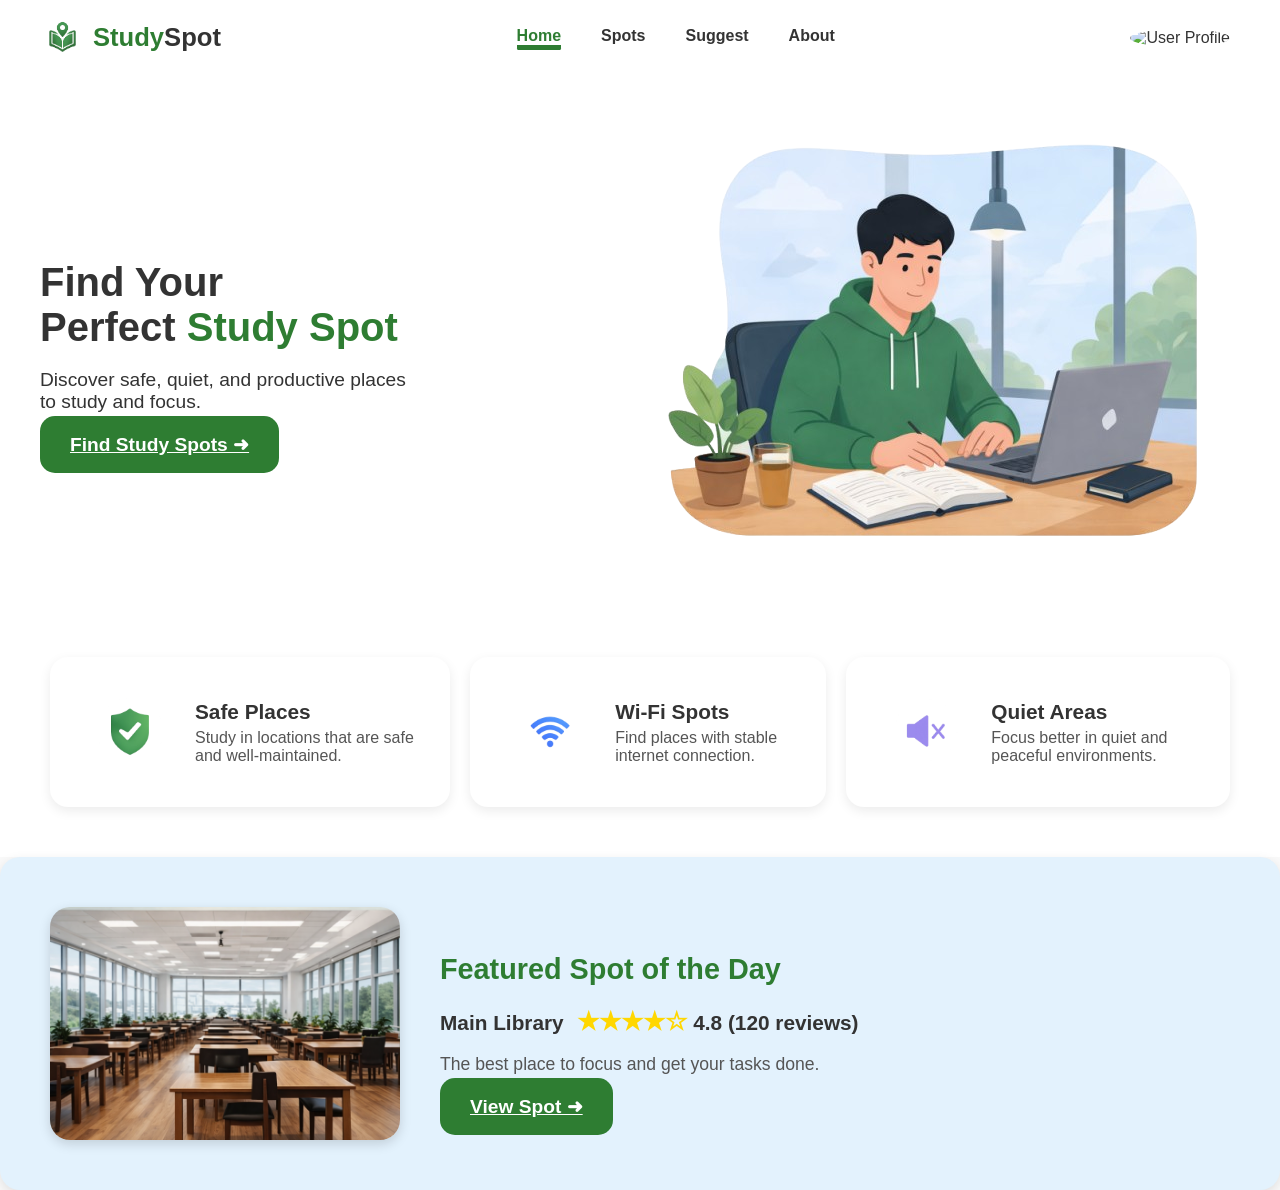
==== index.html @ 4bd51662 "Add files via upload" ====
<!DOCTYPE html>
<html lang="en">
<head>
  <meta charset="UTF-8">
  <title>StudySpot</title>
  <!-- Link to external CSS file -->
  <link rel="stylesheet" href="style.css">
</head>
<body>

  <!-- Navigation -->
  <header>
  <div class="logo-container">
    <img src="image/StudySpot.png" alt="StudySpot Logo">
    <h2><span class="green-text">Study</span>Spot</h2>
  </div>

  <nav>
    <a href="Index.html" class="active">Home</a>
    <a href="spots.html">Spots</a>
    <a href="suggest.html">Suggest</a>
    <a href="about.html">About</a>
  </nav>

  <div class="user-icon">
    <img src="User.png" alt="User Profile">
  </div>
  </header>


  <!-- Hero Section -->
  <section class="hero">
    <div class="hero-text">
      <h1>Find Your<br>
        Perfect <span class="green-text">Study Spot</span></h1>
      <p>Discover safe, quiet, and productive places <br>
        to study and focus.</p>
      <a href="Spots.html" class="btn">Find Study Spots ➜</a>
    </div>
    <div class="hero-img">
      <img src="image/photo.png" alt="Study illustration">
    </div>
  </section>

  <!-- Features -->
  <section class="features">
  <div class="feature">
    <img src="image/SafePlace.png" alt="Safe Places" class="icon-img">
    <div class="feature-text">
      <h3>Safe Places</h3>
      <p>Study in locations that are safe and well-maintained.</p>
    </div>
  </div>

  <div class="feature">
    <img src="image/Wifi.png" alt="Wi-Fi Spots" class="icon-img">
    <div class="feature-text">
      <h3>Wi-Fi Spots</h3>
      <p>Find places with stable internet connection.</p>
    </div>
  </div>

  <div class="feature">
    <img src="image/Quiet.png" alt="Quiet Areas" class="icon-img">
    <div class="feature-text">
      <h3>Quiet Areas</h3>
      <p>Focus better in quiet and peaceful environments.</p>
    </div>
  </div>
</section>

  <!-- Featured Spot -->
<section class="featured">
  <img src="image/MainLibrary.png" alt="Main Library">

  <div class="featured-info">
    <h2>Featured Spot of the Day</h2>
    <h3>
      Main Library 
      <span class="stars">★★★★☆</span> 
      4.8 (120 reviews)
    </h3>
    <p>The best place to focus and get your tasks done.</p>
    <a href="Spots.html" class="btn">View Spot ➜</a>
  </div>
</section>

</body>
</html>
---- style.css ----
body {
  font-family: Arial, sans-serif;
  margin: 0;
  background: #f9f9f9;
  color: #333;
}

/* Navigation */
header {
  display: flex;
  justify-content: space-between; /* logo left, user icon right */
  align-items: center;
  padding: 15px 40px;
  background: #fff;
  box-shadow: 0 2px 5px rgba(0,0,0,0.1);
}

nav {
  flex: 1;                  
  display: flex;
  justify-content: center;  
  gap: 40px;                
}

nav a {
  text-decoration: none;
  color: #333;
  font-weight: bold;
  position: relative;       
}

nav a:hover {
  color: #2e7d32;
}

nav a.active {
  color: #2e7d32; 
  border-bottom: 3px solid #2e7d32;          
}

nav a.active::after {
  content: "";
  position: absolute;
  bottom: -5px;             
  left: 0;
  width: 100%;
  height: 3px;
  background: #2e7d32;      
  border-radius: 2px;
}

/* Logo + Name */
.logo-container {
  display: flex;
  align-items: center;
  gap: 8px;
}
.logo-container img {
  height: 45px;   
  width: auto;
}
.logo-container h2 {
  font-size: 1.6em;
  margin: 0;
}

.green-text {
  color: #2e7d32; 
}

/* User Icon */
.user-icon img {
  height: 50px;   
  width: 50px;
  border-radius: 50%;
  object-fit: cover;
  margin-right: 10px; 
}

/* Hero Section */
.hero {
  display: flex;
  justify-content: space-between;
  align-items: center;
  padding: 60px 40px;
  background: #ffffff;
}
.hero-text {
  max-width: 50%;
}
.hero-text h1 {
  font-size: 2.5em;
  margin-bottom: 10px;
}
.hero-text p {
  font-size: 1.2em;
  margin-bottom: 20px;
}
.btn {
  background: #2e7d32;       
  color: #fff;
  padding: 18px 30px;        
  border: none;
  border-radius: 15px;       
  cursor: pointer;
  font-size: 1.2em;          
  font-weight: bold;         
  transition: background 0.3s ease, transform 0.2s ease;
}
.btn:hover {
  background: #1b5e20;
  transform: scale(1.05);    
}

/* Features Section (Safe, Wi-Fi, Quiet) */
.features {
  display: flex;
  flex-direction: row;   
  gap: 20px;
  padding: 50px;
  background: #fff;
}
.feature {
  display: flex;
  align-items: center;
  gap: 20px;
  padding: 30px 35px;
  border-radius: 18px;
  background: #ffffff;
  box-shadow: 0 4px 12px rgba(0,0,0,0.08);
  transition: transform 0.2s ease, box-shadow 0.2s ease;
}
.feature:hover {
  transform: translateY(-5px);
  box-shadow: 0 6px 15px rgba(0,0,0,0.12);
}
.icon-img {
  height: 90px;
  width: auto;
  flex-shrink: 0;
}
.feature-text h3 {
  margin: 0 0 5px;
  font-size: 1.3em;
  color: #333;
}
.feature-text p {
  margin: 0;
  font-size: 1em;
  color: #555;
}

/* Featured Spot Section */
.featured {
  display: flex;
  align-items: center;
  justify-content: flex-start; 
  gap: 40px;
  padding: 50px;
  background: #e3f2fd;
  border-radius: 20px;
  box-shadow: 0 4px 12px rgba(0,0,0,0.1);
}
.featured img {
  width: 350px;
  border-radius: 20px;
  object-fit: cover;
  box-shadow: 0 4px 12px rgba(0,0,0,0.15);
}
.featured-info {
  flex: 1;                  
}
.featured-info h2 {
  font-size: 1.8em;
  color: #2e7d32;
  margin-bottom: 10px;
}
.featured-info h3 {
  font-size: 1.3em;
  color: #333;
  margin-bottom: 10px;
}
.stars {
  color: gold;
  font-size: 1.2em;
  margin-left: 8px;
}
.featured-info p {
  font-size: 1.1em;
  color: #555;
  margin-bottom: 20px;
}

/* Spots Page */
.spots {
  padding: 50px;
  background: #f9f9f9;
  max-width: 1200px;   /* keeps everything aligned */
  margin: 0 auto;      /* center the whole section */
}

.spots h2 {
  text-align: left;    /* align heading with content */
  font-size: 2em;
  margin-bottom: 20px;
  color: #2e7d32;
}

/* Search + Filter Bar */
.spot-filters {
  display: flex;
  justify-content: space-between; /* search left, filters right */
  align-items: center;
  margin-bottom: 40px;
  flex-wrap: wrap;                /* wrap neatly on smaller screens */
}

.search-wrapper {
  position: relative;
  width: 400px;                   /* fixed width for search bar */
}

.search-bar {
  width: 100%;
  padding: 12px 5px 12px 18px;
  border: 2px solid #ccc;
  border-radius: 15px;
  font-size: 1em;
}

.search-icon {
  position: absolute;
  right: 15px;
  top: 50%;
  transform: translateY(-50%);
  width: 18px;
  height: 18px;
  pointer-events: none;
}

.filter-buttons {
  display: flex;
  gap: 12px;
  flex-wrap: wrap;
  justify-content: flex-end;      /* push buttons to the right */
}

.filter {
  background: #f1f1f1;
  border: none;
  padding: 10px 20px;
  border-radius: 25px;
  cursor: pointer;
  font-size: 0.95em;
  transition: background 0.3s ease, transform 0.2s ease;
}

.filter:hover {
  background: #ddd;
  transform: scale(1.05);
}

.filter.active {
  background: #2e7d32;
  color: #fff;
  font-weight: bold;
}

/* Spot Cards */
.spot-list {
  display: grid;
  grid-template-columns: repeat(auto-fit, minmax(280px, 1fr));
  gap: 25px;
}

.spot-card {
  background: #fff;
  border-radius: 15px;
  box-shadow: 0 4px 12px rgba(0,0,0,0.08);
  overflow: hidden;
  transition: transform 0.2s ease, box-shadow 0.2s ease;
}

.spot-card:hover {
  transform: translateY(-5px);
  box-shadow: 0 6px 15px rgba(0,0,0,0.12);
}

.spot-card img {
  width: 100%;
  height: 180px;
  object-fit: cover;
}

.spot-info {
  padding: 20px;
  text-align: center; /* centers the button and keeps text readable */
}

/* Exact "View Details" button — replace existing .spot-card .btn */
.spot-card .btn {
  display: inline-block;
  min-width: 160px;
  padding: 8px 20px;
  background-color: #e6f9e6;
  color: #1b5e20;
  border: 2px solid #1b5e20;
  border-radius: 8px;
  font-size: 15px;
  font-weight: 700;
  text-decoration: none;
  text-align: center;
  cursor: pointer;
  line-height: 1;
  box-shadow: none;
  transition: background 0.12s ease, transform 0.08s ease;
}

/* Hover and active states */
.spot-card .btn:hover {
  background-color: #d7f3d7;
  transform: translateY(-2px);
}
.spot-card .btn:active {
  transform: translateY(0);
}

.spot-info h3 {
  margin: 0 0 8px;
  font-size: 1.3em;
  color: #333;
}

.rating {
  font-size: 1em;
  color: #555;
  margin-bottom: 5px;
}

.tags {
  font-size: 0.95em;
  color: #777;
  margin-bottom: 15px;
}

.reviews-section {
  margin-top: 30px;
}

.rating {
  font-size: 24px;
  color: #ccc;
  cursor: pointer;
}

.star.active {
  color: gold;
}

#reviewText {
  width: 100%;
  margin: 10px 0;
  padding: 10px;
  border-radius: 8px;
  border: 1px solid #ccc;
}

#reviewsList {
  margin-top: 20px;
}

/* =========================
   Interactive filter + tags
   ========================= */

/* Make filter buttons more interactive and accessible */
.filter {
  outline: none;
  transition: background 0.18s ease, transform 0.12s ease, box-shadow 0.12s ease;
}

.filter:hover {
  background: #e6e6e6;
  transform: translateY(-1px);
}

.filter:focus {
  box-shadow: 0 0 0 3px rgba(46,125,50,0.12);
}

/* stronger active visual */
.filter.active {
  background: #2e7d32;
  color: #fff;
  font-weight: 700;
  box-shadow: 0 6px 12px rgba(0,0,0,0.06);
}

/* Tag chips styling (replace plain text tags) */
.tags {
  display: flex;
  gap: 8px;
  flex-wrap: wrap;
  justify-content: center;
  margin: 10px 0 15px;
  padding: 0;
}

.tag {
  flex: 0 0 auto;
  padding: 6px 10px;
  background: #e6f9e6;
  color: #1b5e20;
  border: 1px solid #cfead0;
  border-radius: 999px;
  font-size: 0.95em;
  font-weight: 700;
  line-height: 1;
  text-align: center;
  cursor: pointer;
  transition: background 0.12s ease, box-shadow 0.12s ease;
}

.tag:hover {
  background: #d7f3d7;
  transform: translateY(-1px);
}

.tag:focus {
  background: #d7f3d7;
  box-shadow: 0 4px 10px rgba(27,94,32,0.06);
  outline: none;
}

body.filter-all .tags .tag {
  width: 110px;   /* fixed width */
  height: 34px;   /* fixed height */
  flex: 0 0 110px;
  text-align: center;
  overflow: hidden;
  text-overflow: ellipsis;
}

.filter {
  flex: 0 0 auto;                 /* prevent filter buttons from stretching */
}

.spot-card.hidden {
  display: none !important;
  opacity: 0;
  transform: scale(0.995);
  transition: opacity 0.18s ease, transform 0.12s ease;
}

/* Smooth reveal when removing hidden class */
.spot-card {
  transition: transform 0.18s ease, box-shadow 0.18s ease, opacity 0.18s ease;
}

/* Accessibility: visible focus for keyboard users */
.filter:focus-visible,
.tag:focus-visible,
.spot-card .btn:focus-visible {
  outline: none;
  box-shadow: 0 0 0 3px rgba(46,125,50,0.16);
}

/* Responsive tweaks */
@media (max-width: 420px) {
  .filter { padding: 8px 14px; font-size: 0.9em; }
  .tag { padding: 6px 8px; font-size: 0.9em; }
  .search-wrapper { width: 100%; }
}
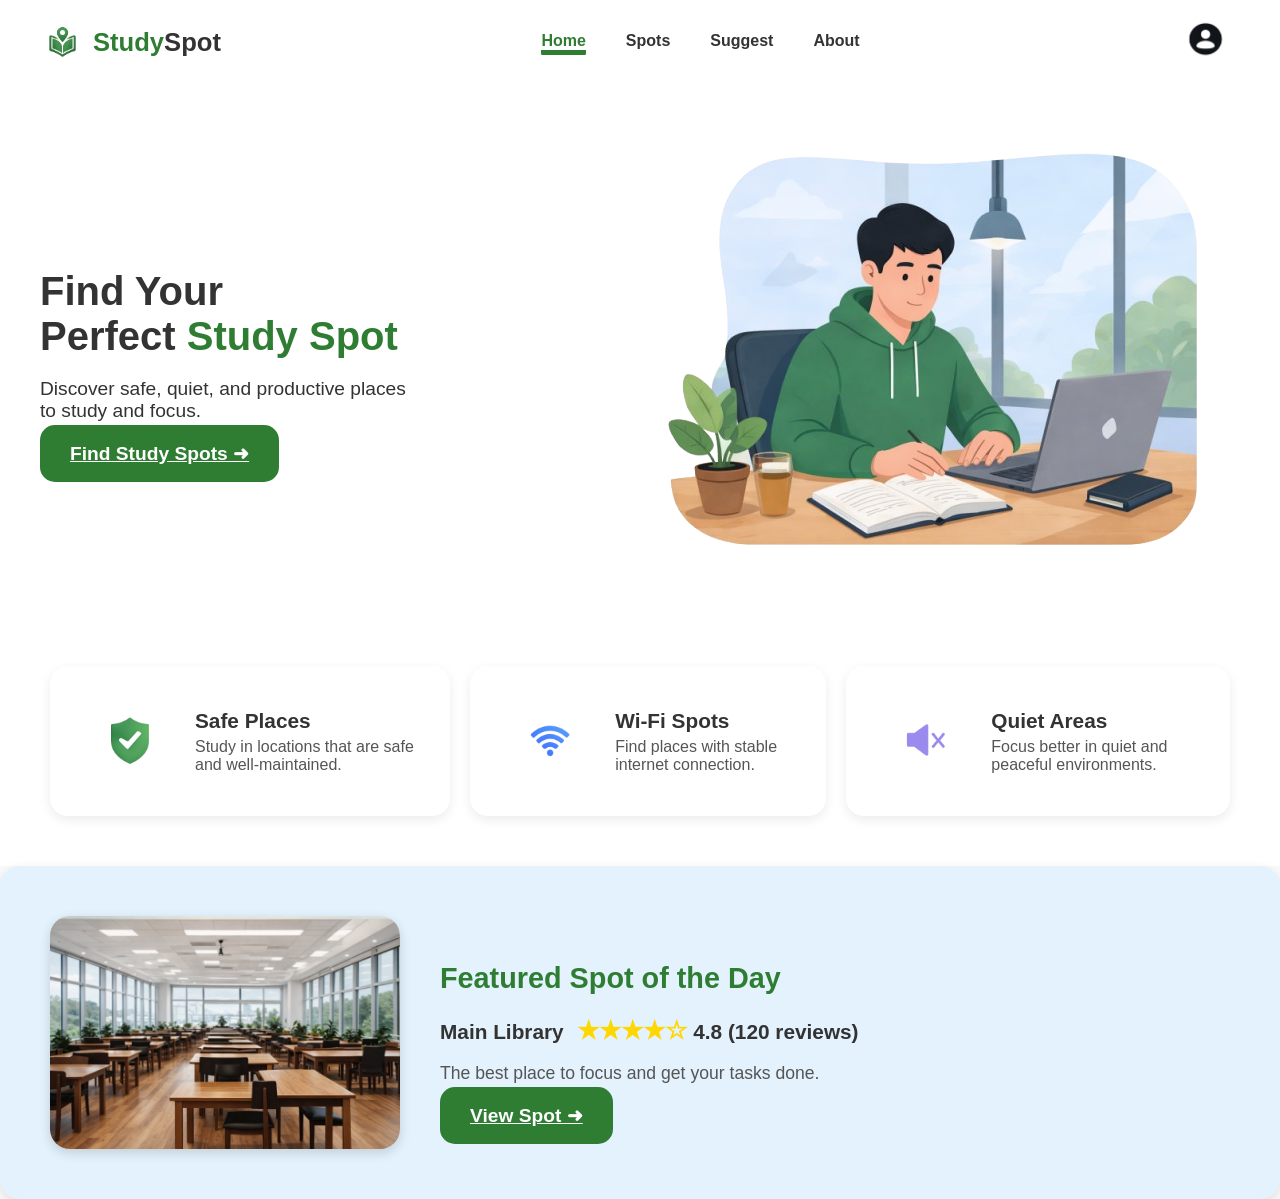
==== commit c27b9bdd: "Update index.html" ====
--- a/index.html
+++ b/index.html
@@ -16,14 +16,14 @@
   </div>
 
   <nav>
-    <a href="Index.html" class="active">Home</a>
+    <a href="index.html" class="active">Home</a>
     <a href="spots.html">Spots</a>
     <a href="suggest.html">Suggest</a>
     <a href="about.html">About</a>
   </nav>
 
   <div class="user-icon">
-    <img src="User.png" alt="User Profile">
+    <img src="image/User.png" alt="User Profile">
   </div>
   </header>
 
@@ -35,7 +35,7 @@
         Perfect <span class="green-text">Study Spot</span></h1>
       <p>Discover safe, quiet, and productive places <br>
         to study and focus.</p>
-      <a href="Spots.html" class="btn">Find Study Spots ➜</a>
+      <a href="spots.html" class="btn">Find Study Spots ➜</a>
     </div>
     <div class="hero-img">
       <img src="image/photo.png" alt="Study illustration">
@@ -81,7 +81,7 @@
       4.8 (120 reviews)
     </h3>
     <p>The best place to focus and get your tasks done.</p>
-    <a href="Spots.html" class="btn">View Spot ➜</a>
+    <a href="spots.html" class="btn">View Spot ➜</a>
   </div>
 </section>
 
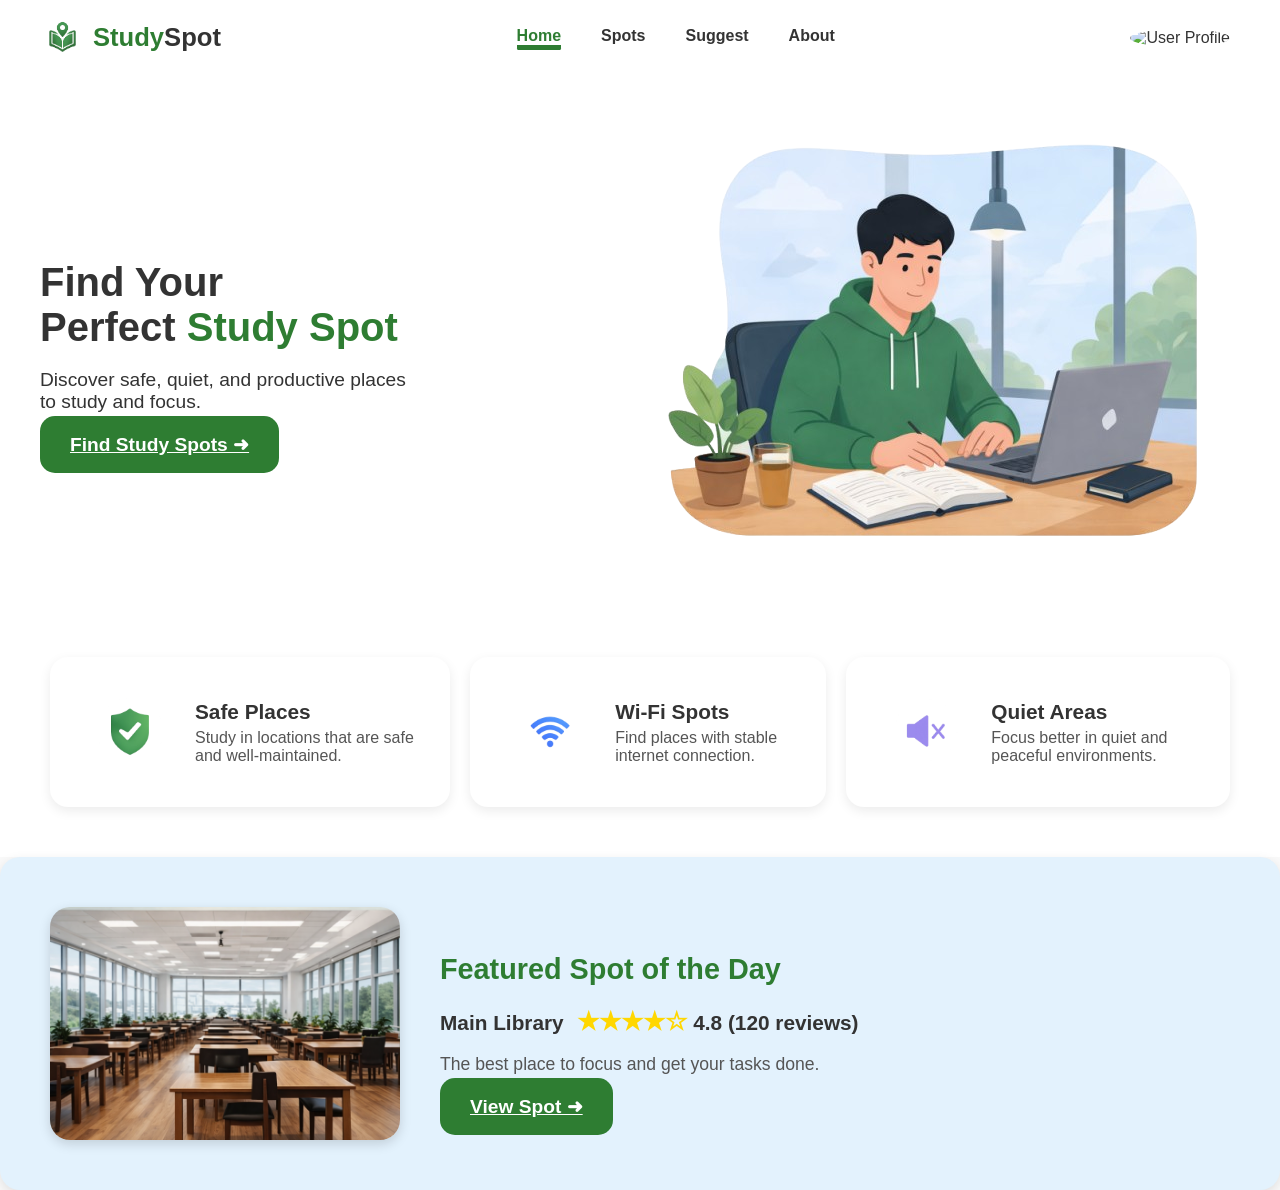
==== commit f713d2f0: "Update index.html" ====
--- a/index.html
+++ b/index.html
@@ -23,7 +23,7 @@
   </nav>
 
   <div class="user-icon">
-    <img src="image/User.png" alt="User Profile">
+    <img src="image/user.png" alt="User Profile">
   </div>
   </header>
 
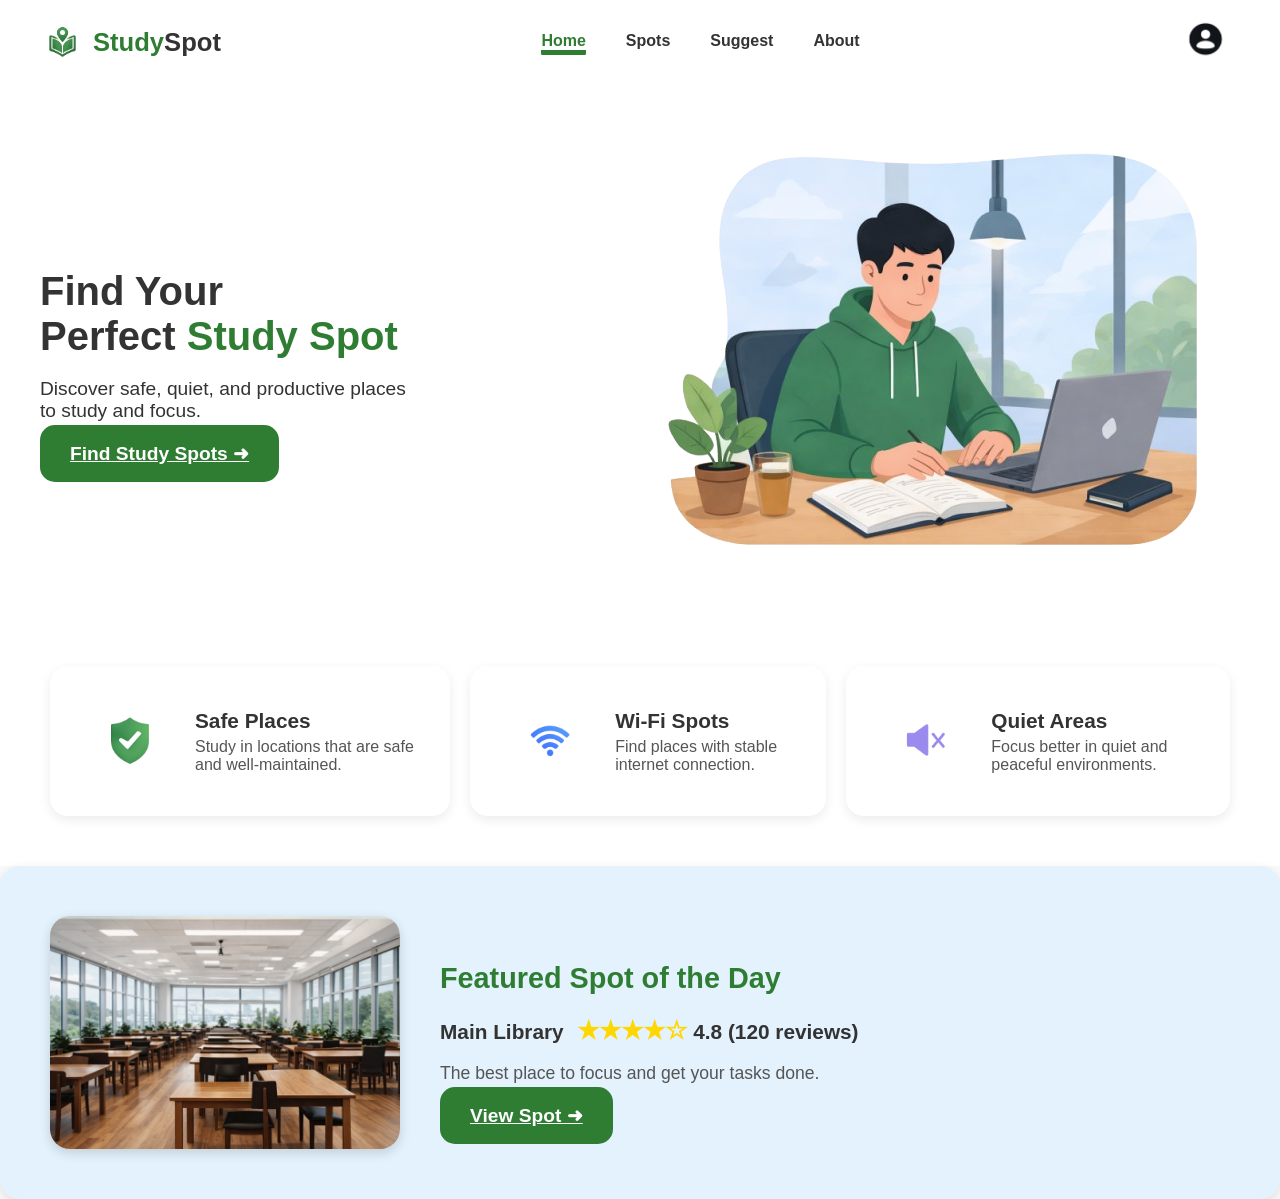
==== commit 10f40947: "Update index.html" ====
--- a/index.html
+++ b/index.html
@@ -23,7 +23,7 @@
   </nav>
 
   <div class="user-icon">
-    <img src="image/user.png" alt="User Profile">
+    <img src="image/User.png" alt="User Profile">
   </div>
   </header>
 
